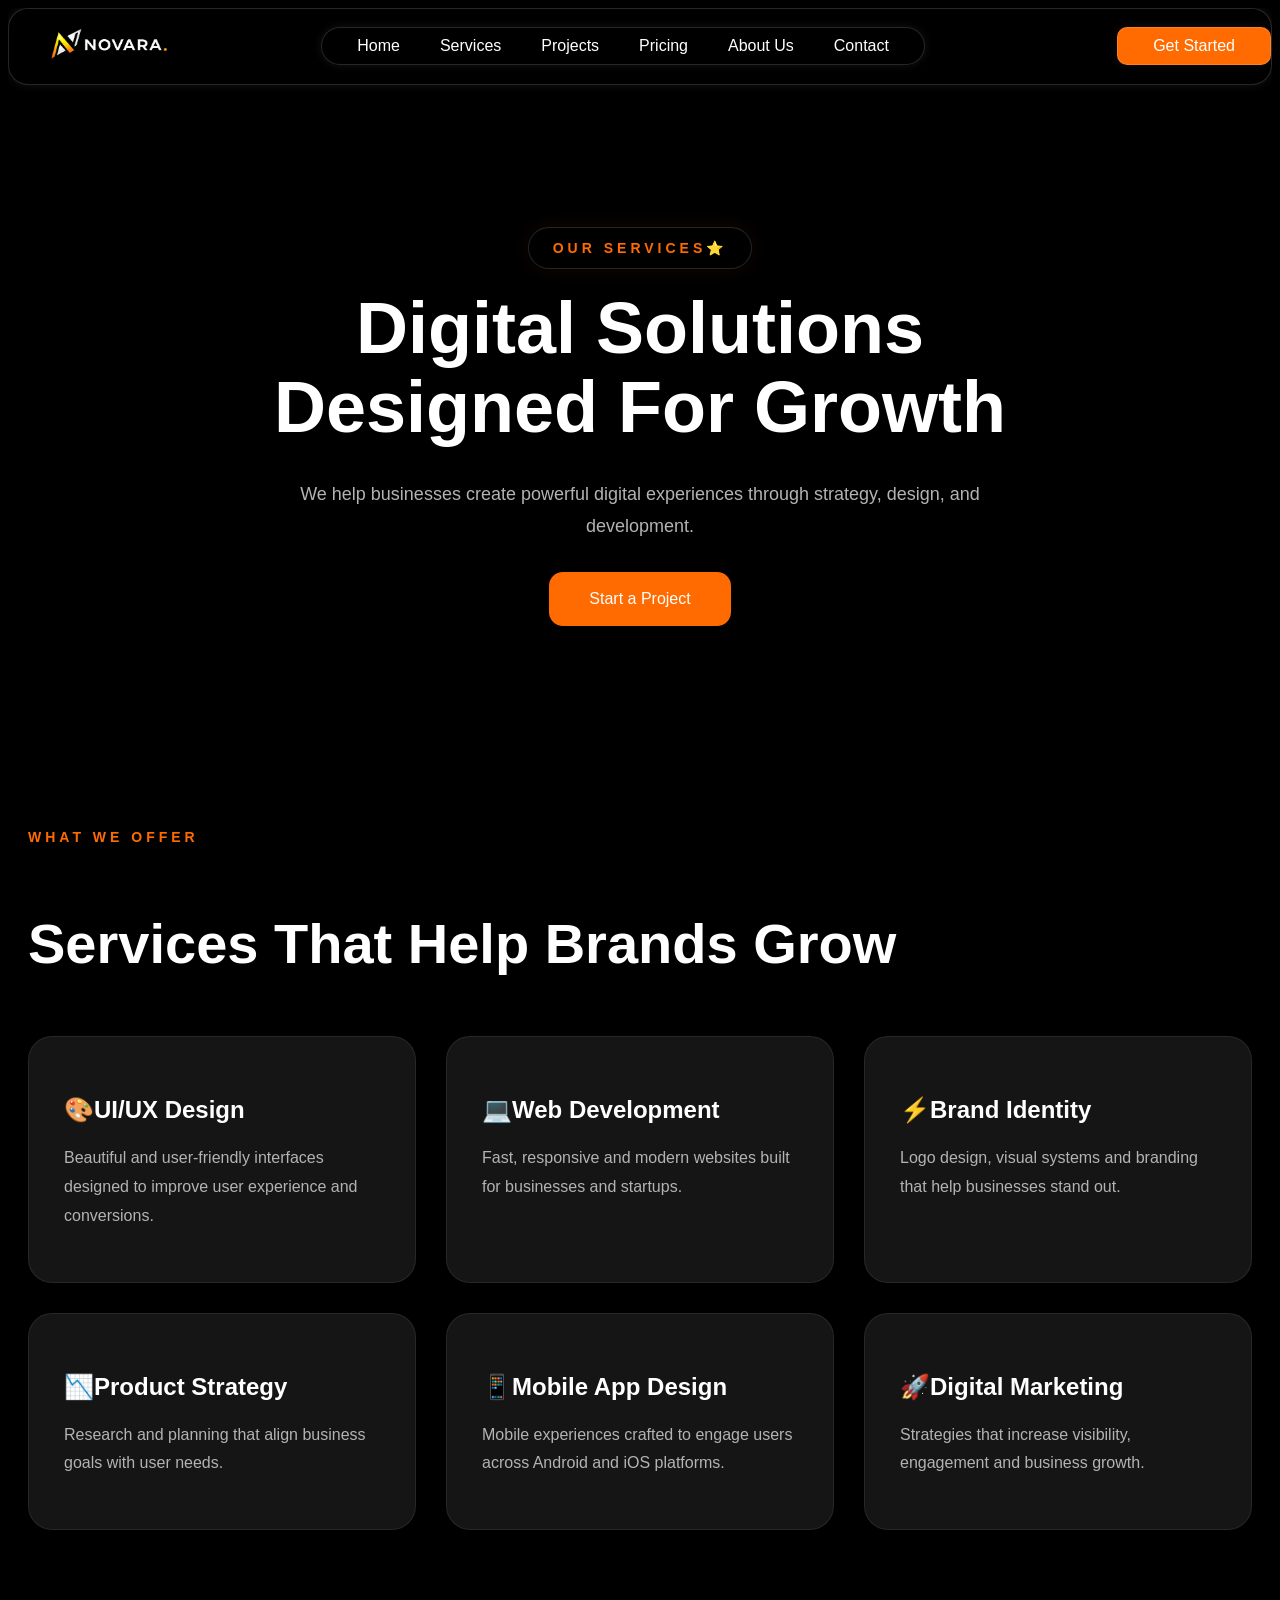
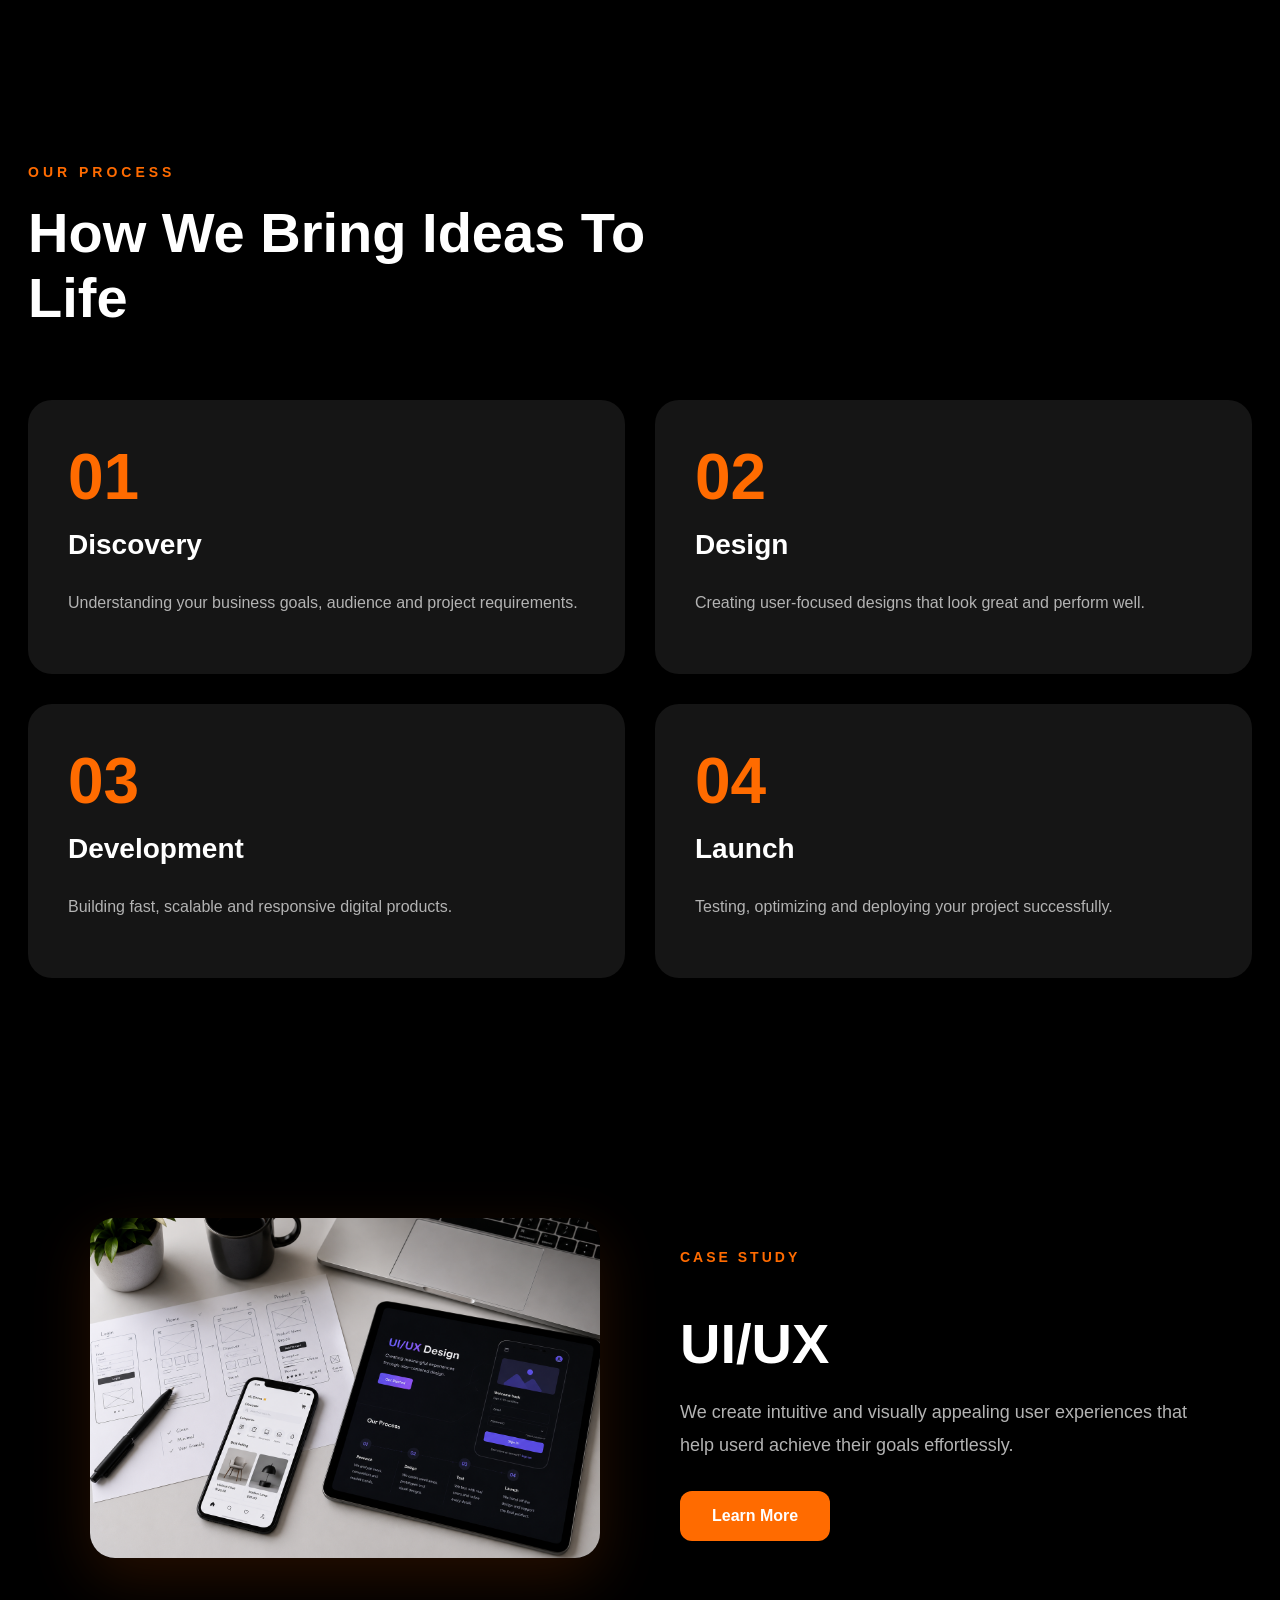
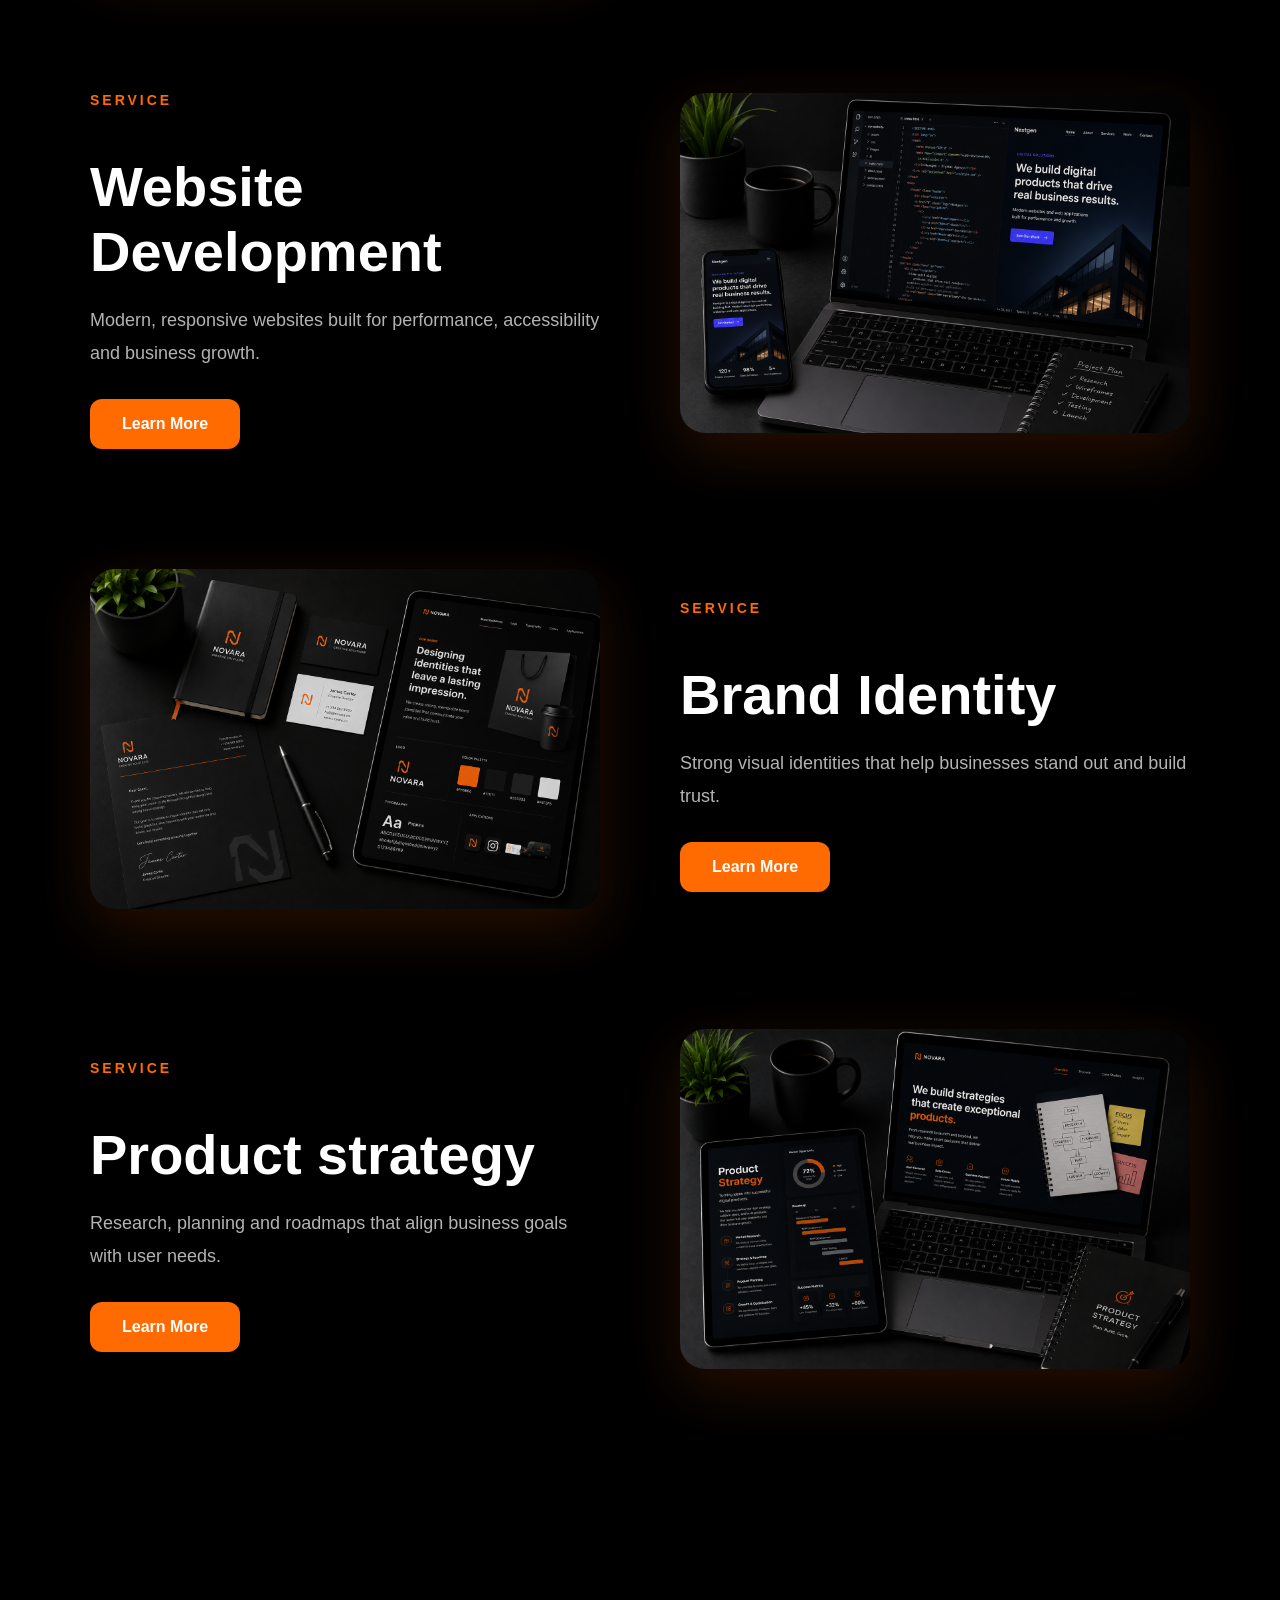
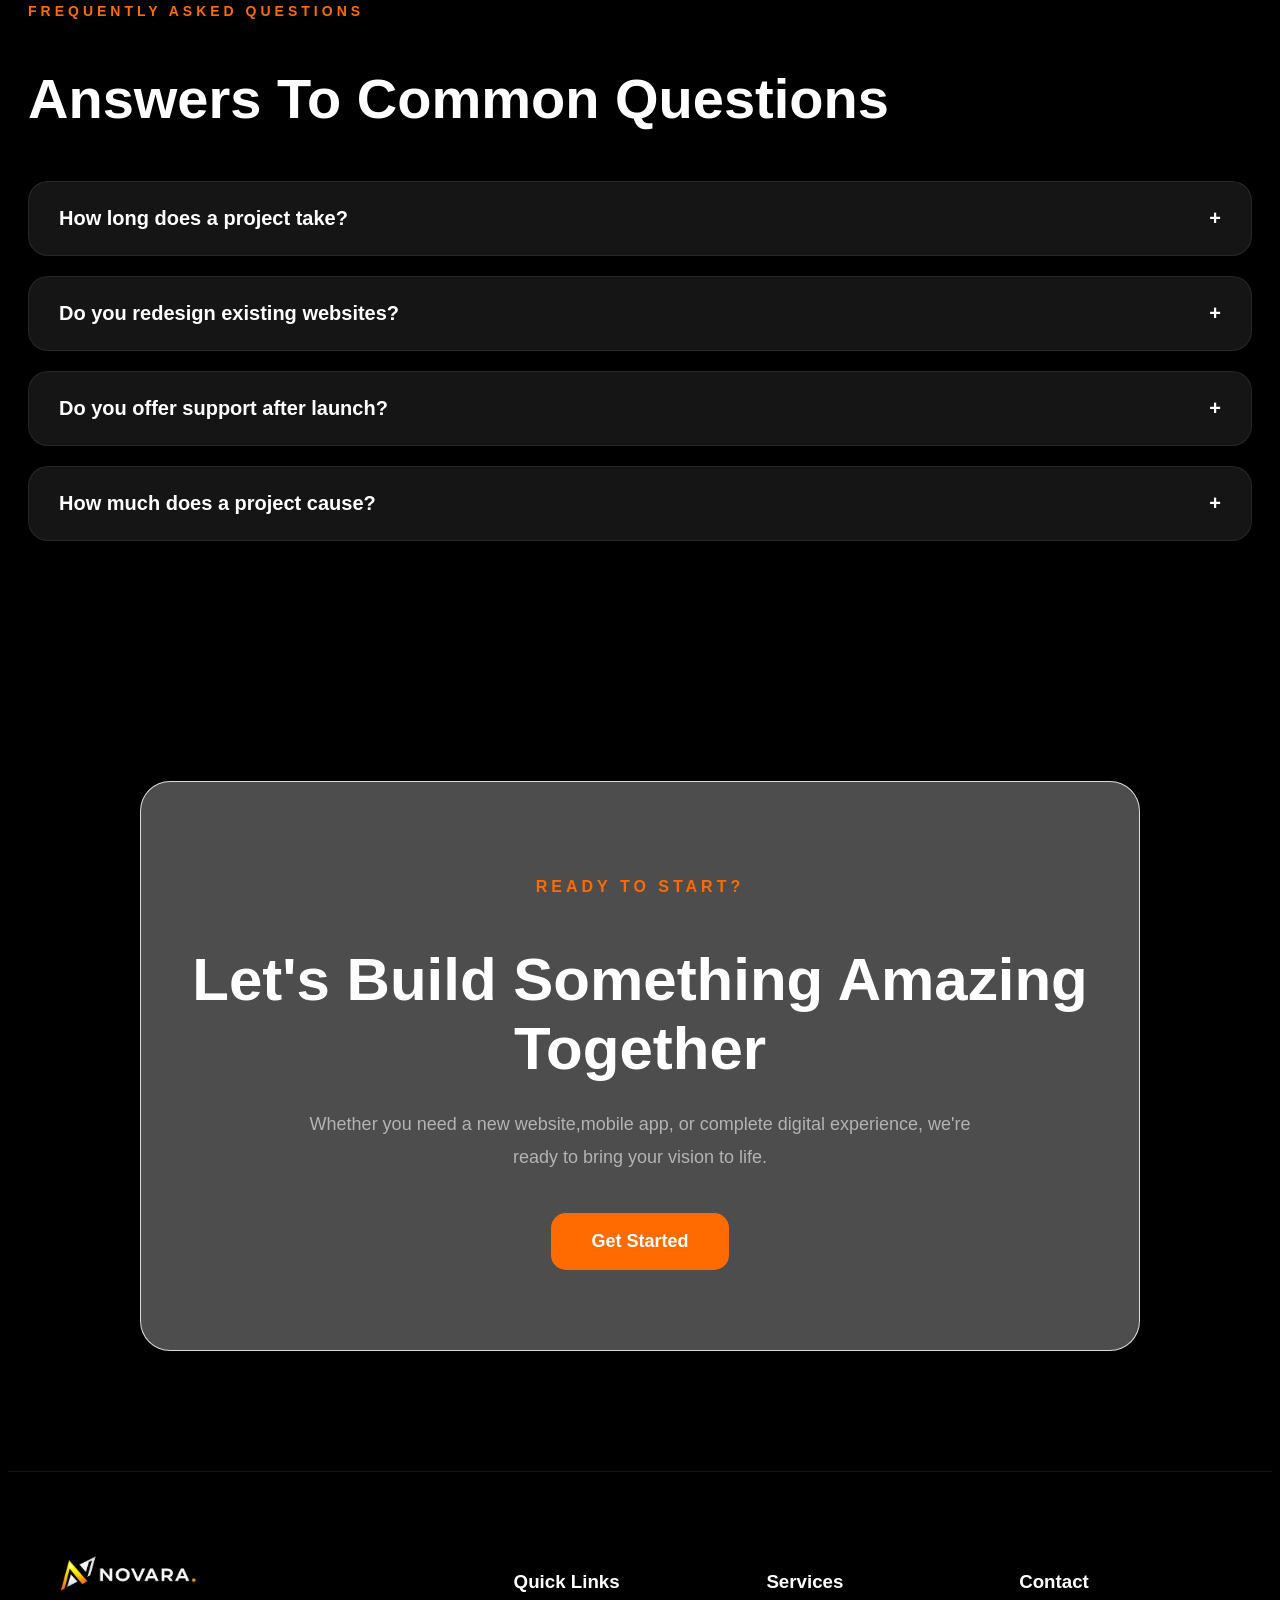
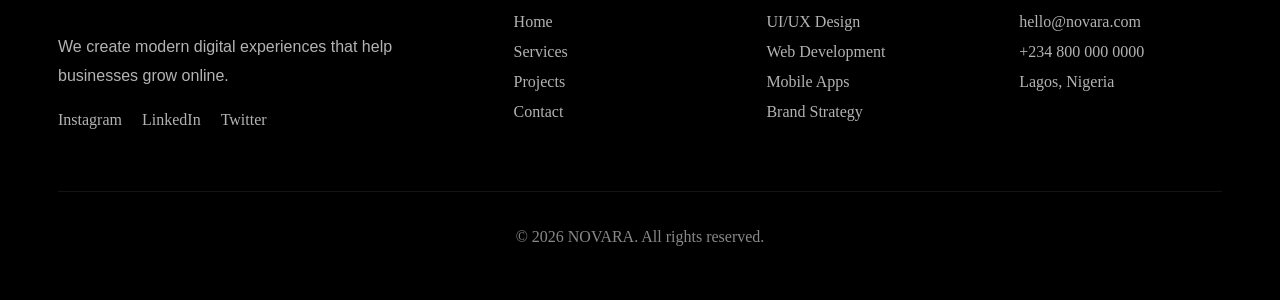
==== services.html @ 3fac882f "Complete services page" ====
<html lang="en">
<head>
    <meta charset="UTF-8">
    <meta name="viewport" content="width=device-width, initial-scale=1.0">
    <title>Document</title>
    <link rel="stylesheet" href="css/services.css">
</head>
<body>
    <header >
            <nav id="logo">
            <ul>
                <li><img src="./images/logo.png" alt=""></li>
            </ul>
        </nav>
        <nav id="hea">
            <ul>
                <li><a href="index.html">Home</a></li>
                <li><a href="services.html">Services</a></li>
                <li><a href="projects.html">Projects</a></li>
                <li><a href="pricing.html">Pricing</a></li>
                <li><a href="about.html">About Us</a></li>
                <li><a href="contact.html">Contact</a></li>
            </ul>
        </nav>
        <nav id="head">
            <ul>
                <li><a href="#" class="btn-primary">Get Started</a></li>
                
            </ul>
        </nav>
        <div class="hamburger" id="hamburger">&#9776;</div>
    </header>
    <nav class="side-menu" id="sideMenu">
    <div class="close-btn" id="closeBtn">X</div>
    <ul>
        <li><a href="index.html">Home</a></li>
        <li><a href="services.html">Services</a></li>
        <li><a href="projects.html">Projects</a></li>
        <li><a href="pricing.html">Pricing</a></li>
        <li><a href="about.html">About Us</a></li>
        <li><a href="contact.html">Contact</a></li>
    </ul>
   </nav>
   <main>
     <section class="service-hero">
        <div class="container">
            <p id="service-hero-tag">OUR SERVICES⭐</p>
            <h1 id="service-hero-title">Digital Solutions Designed For Growth</h1>
            <p id="service-hero-desc">We help businesses create powerful digital experiences through
                strategy, design, and development.
            </p>
            <button id="service-hero-btn">Start a Project</button>
        </div>
     </section>
     <section class="services-grid reveal">
        <div class="container">
          <div class="service-header">
            <p id="offer-tag">WHAT WE OFFER</p>
           <h2 id="offer-title">Services That Help Brands Grow</h2>
          </div>
          <div class="service-grid">
                <div class="service-box">
                <h3>🎨UI/UX Design</h3>
                <p>Beautiful and user-friendly interfaces designed to improve user experience and conversions.</p>
            </div>
            <div class="service-box">
                <h3>💻Web Development</h3>
                <p>Fast, responsive and modern websites built for businesses and startups.</p>
            </div>
            <div class="service-box">
                <h3>⚡Brand Identity</h3>
                <p>Logo design, visual systems and branding that help businesses stand out.</p>
            </div>
            <div class="service-box">
                <h3>📉Product Strategy</h3>
                <p>Research and planning that align business goals with user needs.</p>
            </div>
            <div class="service-box">
                <h3>📱Mobile App Design</h3>
                <p>Mobile experiences crafted to engage users across Android and iOS platforms.</p>
            </div>
            <div class="service-box">
                <h3>🚀Digital Marketing</h3>
                <p>Strategies that increase visibility, engagement and business growth.</p>
            </div>
          </div>
        </div>
     </section>
     <section class="process reveal">
        <div class="container">
            <p id="process-tag">OUR PROCESS</p>
            <h2 id="process-title">How We Bring Ideas To Life</h2>
            <div class="process-steps">
                <div class="process-step">
                    <span>01</span>
                    <h3>Discovery</h3>
                    <p>Understanding your business goals, audience and project requirements.</p>
                </div>
                <div class="process-step">
                    <span>02</span>
                    <h3>Design</h3>
                    <p>Creating user-focused designs that look great and perform well.</p>
                </div>
                <div class="process-step">
                    <span>03</span>
                    <h3>Development</h3>
                    <p>Building fast, scalable and responsive digital products.</p>
                </div>
                <div class="process-step">
                    <span>04</span>
                    <h3>Launch</h3>
                    <p>Testing, optimizing and deploying your project successfully.</p>
                </div>
            </div>
        </div>
     </section>
     <section class="project-showcase reveal project-left">
     <div class="project-image slide-left">
        <img src="images/project3.png" alt="UI/UX">
     </div>
     <div class="project-content slide-right">
        <p id="project-tag">CASE STUDY</p>
        <h1 id="project-title">UI/UX</h1>
        <p id="project-desc">We create intuitive and visually appealing user experiences that help userd achieve 
            their goals effortlessly.
        </p>
        <button id="project-btn">Learn More</button>
     </div>
   </section>
   <section class="project-showcase reveal project-right">
     <div class="project-content slide-left">
        <p id="project-tag">SERVICE</p>
        <h1 id="project-title">Website Development</h1>
        <p id="project-desc">Modern, responsive websites built for performance, accessibility and business growth.</p>
        <button id="project-btn">Learn More</button>
     </div>
     <div class="project-image slide-right">
        <img src="images/project4.png" alt="Web Dev">
     </div>
   </section>
   <section class="project-showcase reveal project-left">
     <div class="project-image slide-left">
        <img src="images/project5.png" alt="Brand identity">
     </div>
     <div class="project-content slide-right">
        <p id="project-tag">SERVICE</p>
        <h1 id="project-title">Brand Identity</h1>
        <p id="project-desc">Strong visual identities that help businesses stand out and build trust.
        </p>
        <button id="project-btn">Learn More</button>
     </div>
   </section>
   <section class="project-showcase reveal project-right">
     <div class="project-content slide-left">
        <p id="project-tag">SERVICE</p>
        <h1 id="project-title">Product strategy</h1>
        <p id="project-desc">Research, planning and roadmaps that align business goals with user needs.</p>
        <button id="project-btn">Learn More</button>
     </div>
     <div class="project-image slide-right">
        <img src="images/project6.png" alt="Product Strategy">
     </div>
    </section>
    <section class="faq reveal">
        <div class="container">
            <p id="faq-tag">FREQUENTLY ASKED QUESTIONS
            </p>
            <h2 id="faq-title">Answers To Common Questions</h2>
            <div class="faq-item">
                <button class="faq-question">How long does a project take?
                    <span>+</span>
                </button>
                <div class="faq-answer">
                    Most projects take between 2-8 weeks depending on the scope and requirements.
                </div>
            </div>
            <div class="faq-item">
                <button class="faq-question">Do you redesign existing websites?
                    <span>+</span>
                </button>
                <div class="faq-answer">
                    Yes, we can improve, modernize and completely redesign existing websies and products.
                </div>
            </div>
            <div class="faq-item">
                <button class="faq-question">Do you offer support after launch?
                    <span>+</span>
                </button>
                <div class="faq-answer">
                    Yes. We provide maintenance, updates and ongoing support after launch.
                </div>
            </div>
            <div class="faq-item">
                <button class="faq-question">How much does a project cause?
                    <span>+</span>
                </button>
                <div class="faq-answer">
                    Procing depends on project complexity, features and timeline.Contact us for a custom quote.
                </div>
            </div>
        </div>
    </section>
     <section class="cta reveal">
      <div class="cta container">
        <p id="cta1">READY TO START?</p>
        <h1 id="cta2">Let's Build Something Amazing Together</h1>
        <p id="cta3">Whether you need a new website,mobile app, or complete digital experience, we're
            ready to bring your vision to life.
        </p>
        <button id="cta-btn">Get Started</button>
      </div>
   </section>
   <footer class="footer">

    <div class="footer-container">

        <div class="footer-brand">
            <img src="images/logo.png" alt="NOVARA Logo">

            <p>
                We create modern digital experiences
                that help businesses grow online.
            </p>

            <div class="socials">
                <a href="#">Instagram</a>
                <a href="#">LinkedIn</a>
                <a href="#">Twitter</a>
            </div>
        </div>

        <div class="footer-links">
            <h3>Quick Links</h3>

            <a href="#">Home</a>
            <a href="#">Services</a>
            <a href="#">Projects</a>
            <a href="#">Contact</a>
        </div>

        <div class="footer-links">
            <h3>Services</h3>

            <a href="#">UI/UX Design</a>
            <a href="#">Web Development</a>
            <a href="#">Mobile Apps</a>
            <a href="#">Brand Strategy</a>
        </div>

        <div class="footer-links">
            <h3>Contact</h3>

            <a href="#">hello@novara.com</a>
            <a href="#">+234 800 000 0000</a>
            <a href="#">Lagos, Nigeria</a>
        </div>

    </div>

    <div class="footer-bottom">
        <p>© 2026 NOVARA. All rights reserved.</p>
    </div>

   </footer>
   </main>
  <script src="home.js"></script>
</body>
</html>
---- css/services.css ----
html,
body{
    overflow-x:hidden;
}
*{
    box-sizing:border-box;
}
body{
    background-color:black;
}
#logo img{
    width: 120px;
    height:auto;
}
header{
    display: flex;
    flex-wrap: wrap;
    flex-direction: row;
    align-items: center;
    justify-content: space-between;
    background: rgba(0, 0, 0, 0.20);
    backdrop-filter: blur(12px);
    background-color:black;
    border-radius:20px;
    border: 1px solid rgba(255,255,255,0.15);
    box-shadow: 0 0 10px rgba(255,255,255,0.08);
}
nav ul {
    list-style: none;
    display: flex;
    flex-wrap: wrap;
    gap:30px;
}

nav ul li a{
    text-decoration: none;
    display: inline-block;
    color: #FFFFFF;
    font-size:16px;
    font:medium;
    font-weight:500;
    transition:all 0.3s ease;
    font-family:'inter',sans-serif;
}
nav ul li a:hover{
    color: #ff6b00;
    transform :scale(0.9);

}
#hea{
    background-color:black;
    border-radius:30px;
    border: 1px solid rgba(255,255,255,0.15);
    box-shadow: 0 0 10px rgba(255,255,255,0.08);
    display: flex;
    justify-content: center;
    align-items: center;
    padding: 18px 35px;
    height:20px;
}
#hea ul{
    display: flex;
    justify-content: center;
    align-items: center;
    gap: 40px;
    margin: 0;
    padding: 0;
}
.btn-primary{
    background-color:#ff6b00;
    border-radius:10px;
    border: 1px solid rgba(255,255,255,0.15);
    box-shadow: 0 0 10px rgba(255,255,255,0.08);
    display: flex;
    justify-content: center;
    align-items: center;
    padding: 18px 35px;
    height:10px;
}
.btn-primary:hover{
    color: grey;
    transform:none;
}
.hamburger{
    display: none;
    font-size: 32px;
    color: #ff6b00;
    cursor: pointer;
    margin: 0;
    padding: 0;
    line-height: 1;
    display: flex;
    align-items: center;
    justify-content: center;

}
.side-menu{
    position: fixed;
    top: -100%;
    left: 50%;
    transform: translateX(-50%);
    width: 90%;
    max-width: 350px;
    background-color: #111;
    border: 1px solid rgba(255,255,255,0.1);
    border-radius: 20px;
    padding: 30px 20px;
    transition: top 0.4s ease;
    z-index: 1000;
}


/* Show menu */
.side-menu.show {
    top: 0;
}

/* Close Button */
.close-btn{
    font-size: 28px;
    color: #ff6b00;
    display: flex;
    justify-content: flex-end;
    cursor: pointer;
    margin-bottom: 20px;
}

/* Menu Items */
.side-menu ul {
    list-style: none;
    padding: 0;
    margin: 0;
    display: grid;
    grid-template-columns: repeat(3, 1fr);
    text-align:center;
    gap:25px;
}

.side-menu ul li {
    margin: 20px 0;
}

.side-menu ul li a {
    text-decoration: none;
    font-size: 16px;
    color: white;
    font-family: sans-serif;
    font-weight:500;
}
.service-hero{
    min-height:70vh;
    display:flex;
    align-items:center;
    justify-content:center;
    text-align:center;
    padding:120px 20px 80px;
}
#service-hero-tag{
    color:#ff6b00;
    font-size:14px;
    font-weight:600;
    letter-spacing:4px;
    text-transform:uppercase;
    margin-bottom:20px;
    font-family:'inter', sans-serif;
    display:inline-block;
    padding:12px 24px;
    background: rgba(0, 0, 0, 0.20);
    border-radius:999px;
    border: 1px solid rgba(255,255,255,0.15);
    box-shadow: 0 0 20px rgba(255,107,0,0.08);
}
#service-hero-title{
    color:#ffffff;
    font-size:72px;
    max-width:900px;
    margin:auto;
    line-height:1.1;
    font-family:'inter', sans-serif;
}
#service-hero-desc{
    color:#b3b3b3;
    font-size:18px;
    max-width:700px;
    margin:30px auto;
    line-height:1.8;
    font-family:'inter', sans-serif;
}
#service-hero-btn{
    color:#ffffff;
    background:#ff6b00;
    font-size:16px;
    border:none;
    padding:18px 40px;
    border-radius:14px;
    cursor:pointer;
    font-family:'inter', sans-serif;
    transition:0.3s;
}
#service-hero-btn:hover{
    transform:translateY(-5px);
    box-shadow:0 0 25px rgba(255,107,0,0.4)
}
/* ========================= */
/* SCROLL REVEAL ANIMATION */
/* ========================= */
.reveal{
    opacity: 0;
    transform: translateY(50px);
    transition: all 1s ease;
}
.reveal.active{
    opacity: 1;
    transform: translateY(0);
}
.services-grid{
    padding:100px 20px;
}
.service-header{
    display:flex;
    flex-direction:column;
    align-items:flex-start;
}
#offer-tag{
    color:#ff6b00;
    letter-spacing:4px;
    font-size:14px;
    font-weight:600;
    text-transform:uppercase;
    margin-bottom:20px;
    font-family:'inter',sans-serif;
}
#offer-title{
    color:#ffffff;
    font-size:56px;
    margin-bottom:60px;
    font-family:'inter',sans-serif;
}
.service-grid{
    display:grid;
    grid-template-columns:repeat(3,1fr);
    gap:30px;
}
.service-box{
    background:#151515;
    padding:35px;
    border-radius:24px;
    border:1px solid rgba(255,255,255,0.08);
    transition:0.3 ease;
}
.service-box:hover{
    transform:translateY(-10px);
    border-color:#ff6b00;
}
.service-box h3{
    color:#ffffff;
    margin-bottom:20px;
    font-size:24px;
    font-family:'inter',sans-serif;
}
.service-box p{
    color:#b3b3b3;
    line-height:1.8;
    font-family:'inter',sans-serif;
}
.process{
    padding:120px 20px;
}
#process-tag{
    color:#ff6b00;
    font-size:14px;
    letter-spacing:4px;
    font-weight:600;
    text-transform:uppercase;
    font-family:'inter',sans-serif;
}
#process-title{
    color:#ffffff;
    font-size:56px;
    margin-top:20px;
    margin-bottom:70px;
    max-width:700px;
    font-family:'inter',sans-serif;
}
.process-steps{
    display:grid;
    grid-template-columns:repeat(2, 1fr);
    gap:30px;
}
.process-step{
    background:#151515;
    padding:40px;
    border-radius:24px;
    border:1px solid rgba(255,255,255.0.08);
    transition:0.3s ease;
}
.process-step:hover{
    transform:translateY(-10px);
    border-color:#ff6b00;
}
.process-step span{
    font-size:64px;
    color:#ff6b00;
    font-weight:700;
    font-family:'inter',sans-serif;
}
.process-step h3{
    color:#ffffff;
    font-size:28px;
    margin-top:15px;
    font-family:'inter',sans-serif;
}
.process-step p{
    color:#b3b3b3;
    line-height:1.8;
    font-family:'inter',sans-serif;
}
.project-showcase{
    display:flex;
    align-items:center;
    justify-content:center;
    gap:80px;
    max-width:1200px;
    margin:120px auto;
    padding:0 50px;
}
.project-image{
    flex:1;
}
.project-image img{
    width:100%;
    max-width:100%;
    display:block;
    border-radius:25px;
    display:block;
    box-shadow:0 20px 60px rgba(255, 102,0, 0.15);
}
.project-content{
    flex:1;
}
#project-tag{
    color:#ff6b00;
    letter-spacing:3px;
    font-size:14px;
    font-weight:600;
    text-transform:uppercase;
    margin-bottom:15px;
    font-family:'inter', sans-serif;
}

#project-title{
    font-size:56px;
    color:white;
    margin-bottom:20px;
    font-family:'inter', sans-serif;
}

#project-desc{
    font-size:18px;
    color:#b3b3b3;
    line-height:1.8;
    margin-bottom:30px;
    font-family:'inter', sans-serif;
}

#project-btn{
    padding:16px 32px;
    border:none;
    border-radius:12px;
    background:#ff6b00;
    color:white;
    font-size:16px;
    font-weight:600;
    cursor:pointer;
}
.project-left .project-image{
    opacity:0;
    transform:translateX(-100px);
    transition:all 1s ease;
}

.project-left .project-content{
    opacity:0;
    transform:translateX(100px);
    transition:all 1s ease;
}

.project-right .project-image{
    opacity:0;
    transform:translateX(100px);
    transition:all 1s ease;
}

.project-right .project-content{
    opacity:0;
    transform:translateX(-100px);
    transition:all 1s ease;
}
.project-left.active .project-image,
.project-left.active .project-content,
.project-right.active .project-image,
.project-right.active .project-content{
    opacity:1;
    transform:translateX(0);
}
.faq{
    padding:100px 20px;
}

#faq-tag{
    color:#ff6b00;
    letter-spacing:4px;
    font-size:14px;
    font-weight:600;
    text-transform:uppercase;
    margin-bottom:15px;
    font-family:'inter',sans-serif;
}

#faq-title{
    color:white;
    font-size:56px;
    margin-bottom:50px;
    font-family:'inter',sans-serif;
}

.faq-item{
    background:#151515;
    border:1px solid rgba(255,255,255,0.08);
    border-radius:20px;
    margin-bottom:20px;
    overflow:hidden;
}

.faq-question{
    width:100%;
    background:none;
    border:none;
    color:white;
    padding:25px 30px;
    display:flex;
    justify-content:space-between;
    align-items:center;
    cursor:pointer;
    font-size:20px;
    font-weight:600;
}

.faq-answer{
    max-height:0;
    overflow:hidden;
    color:#b3b3b3;
    line-height:1.8;
    padding:0 30px;
    transition:all 0.4s ease;
}

.faq-item.active .faq-answer{
    max-height:200px;
    padding:0 30px 25px;
}

.faq-item.active span{
    transform:rotate(45deg);
}
.cta{
    padding:120px 20px;
}
.cta .container{
    max-width:1000px;
    margin:auto;
    text-align:center;
    background: rgba(255,255,255,0.3);
    border: 1px solid rgba(255,255,255,0.8);
    border-radius:30px;
    padding:80px 50px;
    backdrop-filter:blur(12px);
}
#cta1{
    color:#ff6b00;
    letter-spacing:4px;
    font-weight:600;
    margin-bottom:20px;
    font-family:'inter',sans-serif;
}
#cta2{
    color:#ffffff;
    font-size:60px;
    margin-bottom:25px;
    font-family:'inter',sans-serif;
}
#cta3{
    color:#b3b3b3;
    font-size:18px;
    line-height:1.8;
    margin:0 auto 40px;
    max-width:700px;
    font-family:'inter',sans-serif;
}
#cta-btn{
    background:#ff6b00;
    color:white;
    border:none;
    padding:18px 40px;
    border-radius:15px;
    font-size:18px;
    font-weight:600;
    cursor:pointer;
    transition:0.3s;
}
#cta-btn:hover{
    transform:translateY(-5px);
    box-shadow:0 0 25px rgba(255,107,0,0.4);
}
.footer{
    padding:80px 50px 30px;
    border-top:1px solid rgba(255,255,255,0.08);
}

.footer-container{
    max-width:1200px;
    margin:auto;
    display:grid;
    grid-template-columns:2fr 1fr 1fr 1fr;
    gap:50px;
}

.footer-brand img{
    width:140px;
    margin-bottom:20px;
}

.footer-brand p{
    color:#b3b3b3;
    line-height:1.8;
    max-width:350px;
    font-family:'inter',sans-serif;
}

.socials{
    margin-top:20px;
    display:flex;
    gap:20px;
}

.socials a,
.footer-links a{
    color:#b3b3b3;
    text-decoration:none;
    display:block;
    margin-bottom:12px;
    transition:0.3s;
}

.socials a:hover,
.footer-links a:hover{
    color:#ff6b00;
}

.footer-links h3{
    color:white;
    margin-bottom:20px;
    font-family:'inter',sans-serif;
}

.footer-bottom{
    text-align:center;
    margin-top:50px;
    padding-top:20px;
    border-top:1px solid rgba(255,255,255,0.08);
}

.footer-bottom p{
    color:#888;
}
@media(max-width: 768px){
    .hamburger{
        display: flex;
        margin-top: -14px;
    }
    header{
    display: flex;
    align-items: center;
    justify-content: space-between; 
    }
    nav.new{
        display: none;
    }
    #hea, #head {
        display: none;
    }

            /* Logo stays */
    #logo {
        margin-left: 10px;
    }
    #service-hero-title{
        font-size:42px;
    }
    #service-hero-desc{
        font-size:16px;
    }
    .service-grid{
        grid-template-columns:1fr;
    }
    #offer-title{
        font-size:42px;
    }
    .process-steps{
        grid-template-columns:1fr;
    }
    #process-title{
        font-size:42px;
    }
    #cta2{
    font-size:38px;
}
.project-showcase{
    flex-direction:column;
    gap:30px;
}
.project-image,.project-content{
    width:100%;
}
.project-image img{
    width:100%;
    height:auto;
}
.project-content{
    text-align:center;
}
.project-right{
    flex-direction:column;
}

#project-title{
    font-size:42px;
}

#project-desc{
    font-size:18px;
}
#faq-title{
    font-size:42px;
}

.faq-question{
    font-size:18px;
}
.cta .container{
    padding:50px 25px;
}

#cta3{
    font-size:16px;
}
.footer{
    padding:60px 20px 30px;
}

.footer-container{
    grid-template-columns:1fr;
    gap:40px;
}
}
@media(min-width:769px){
    .hamburger{
        display:none;
    }
    .side-menu{
        display: none;
    }
}
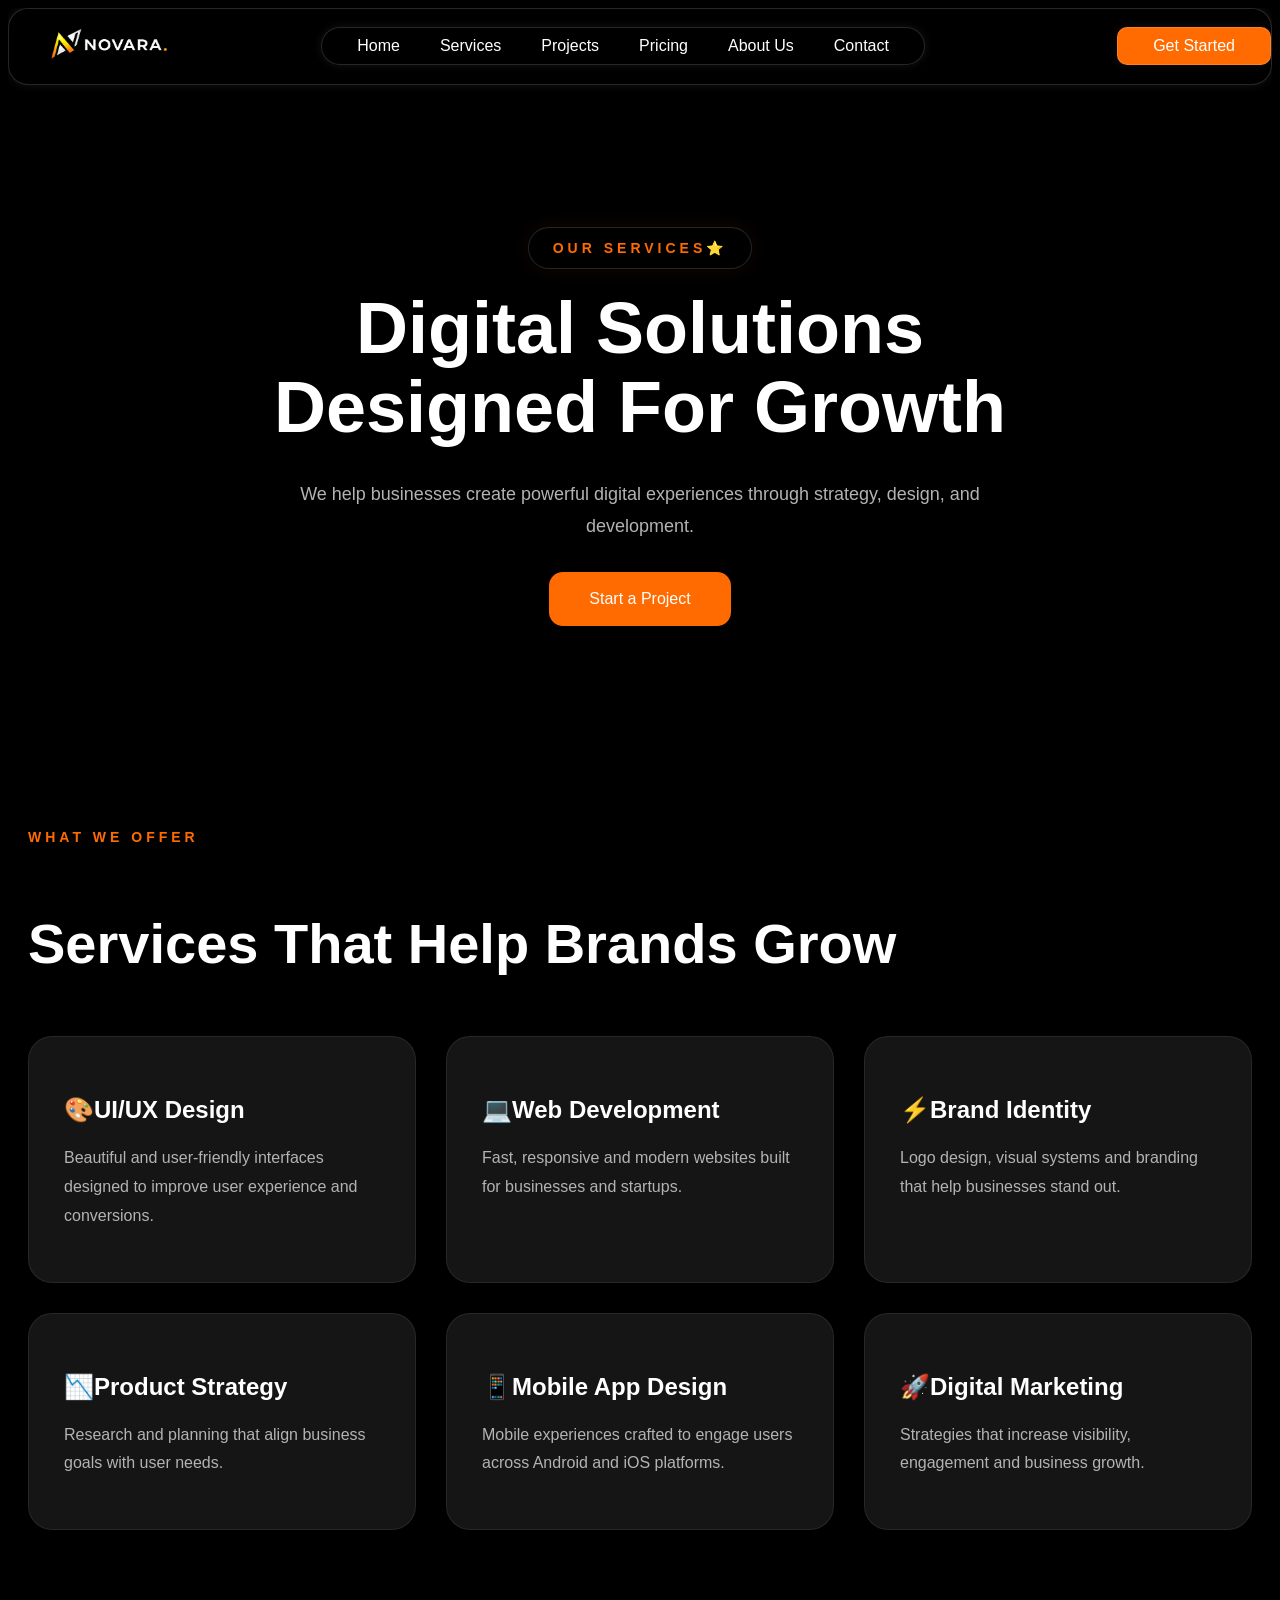
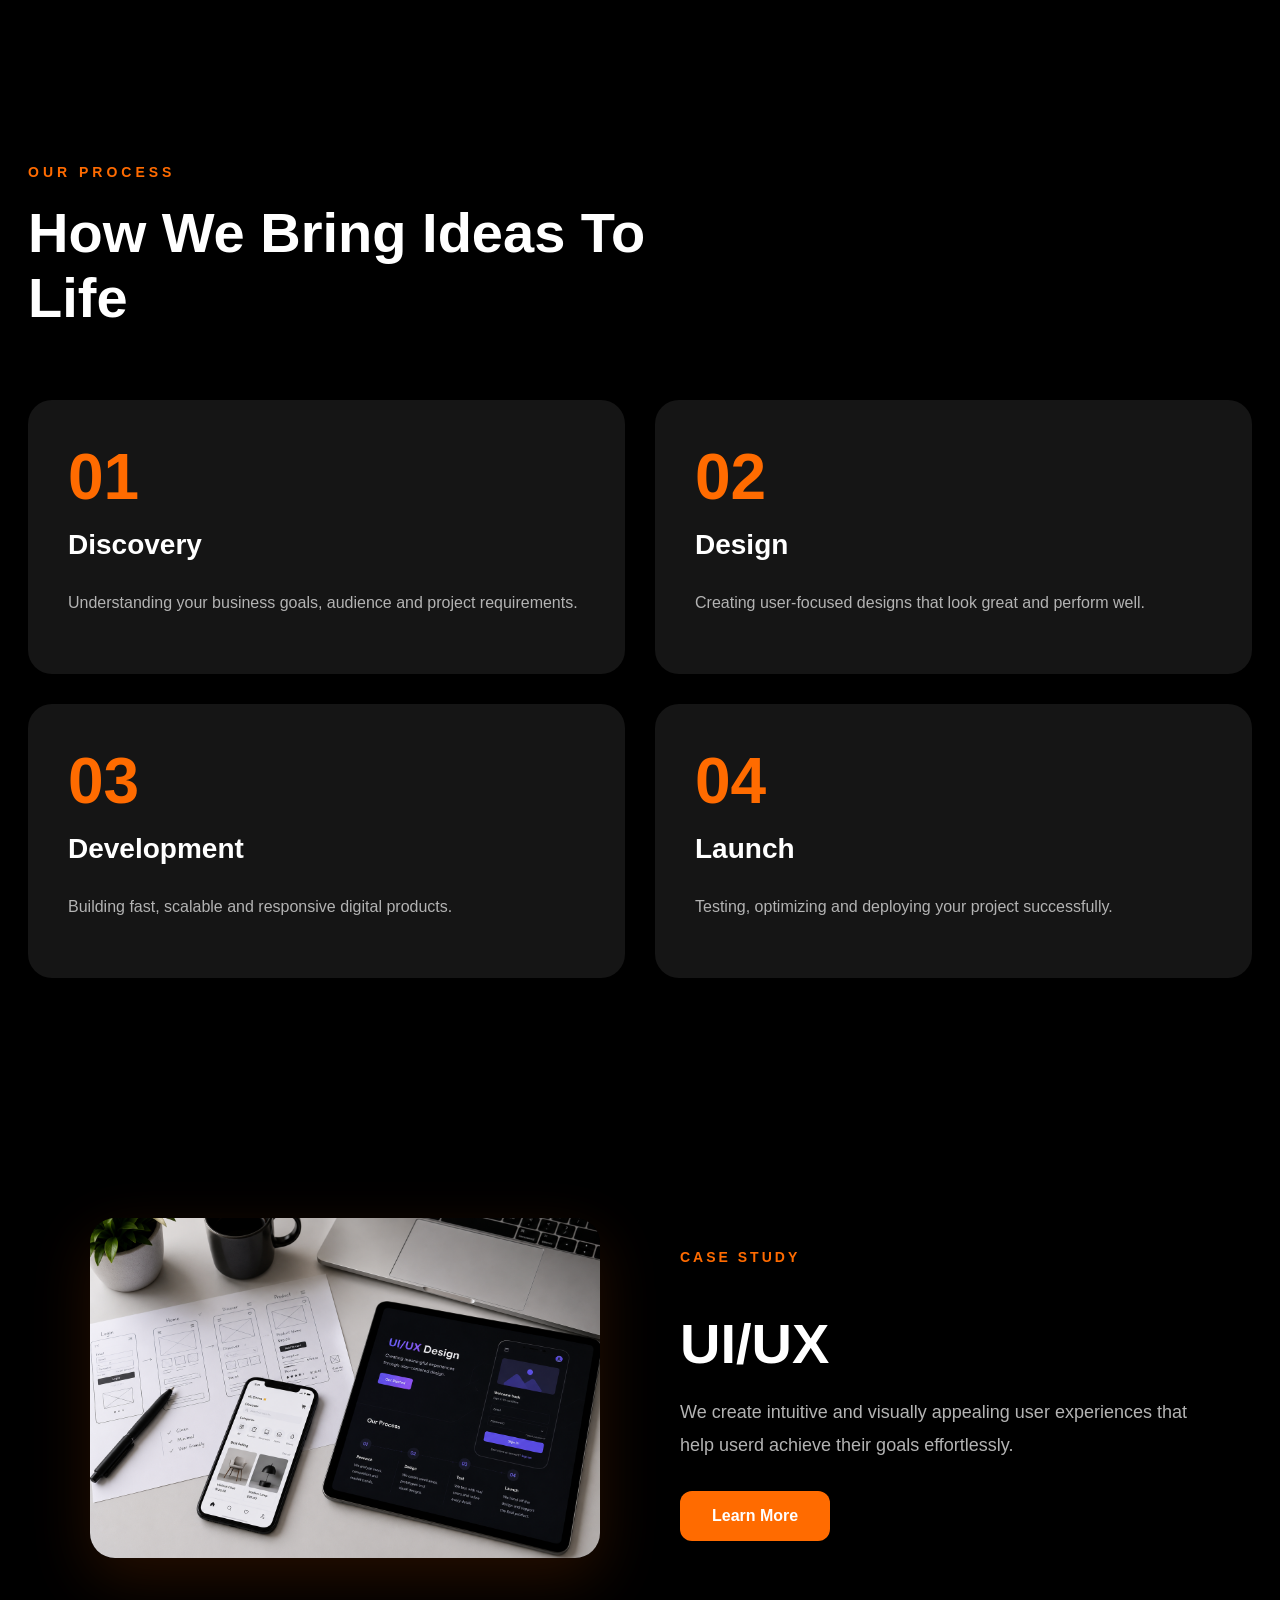
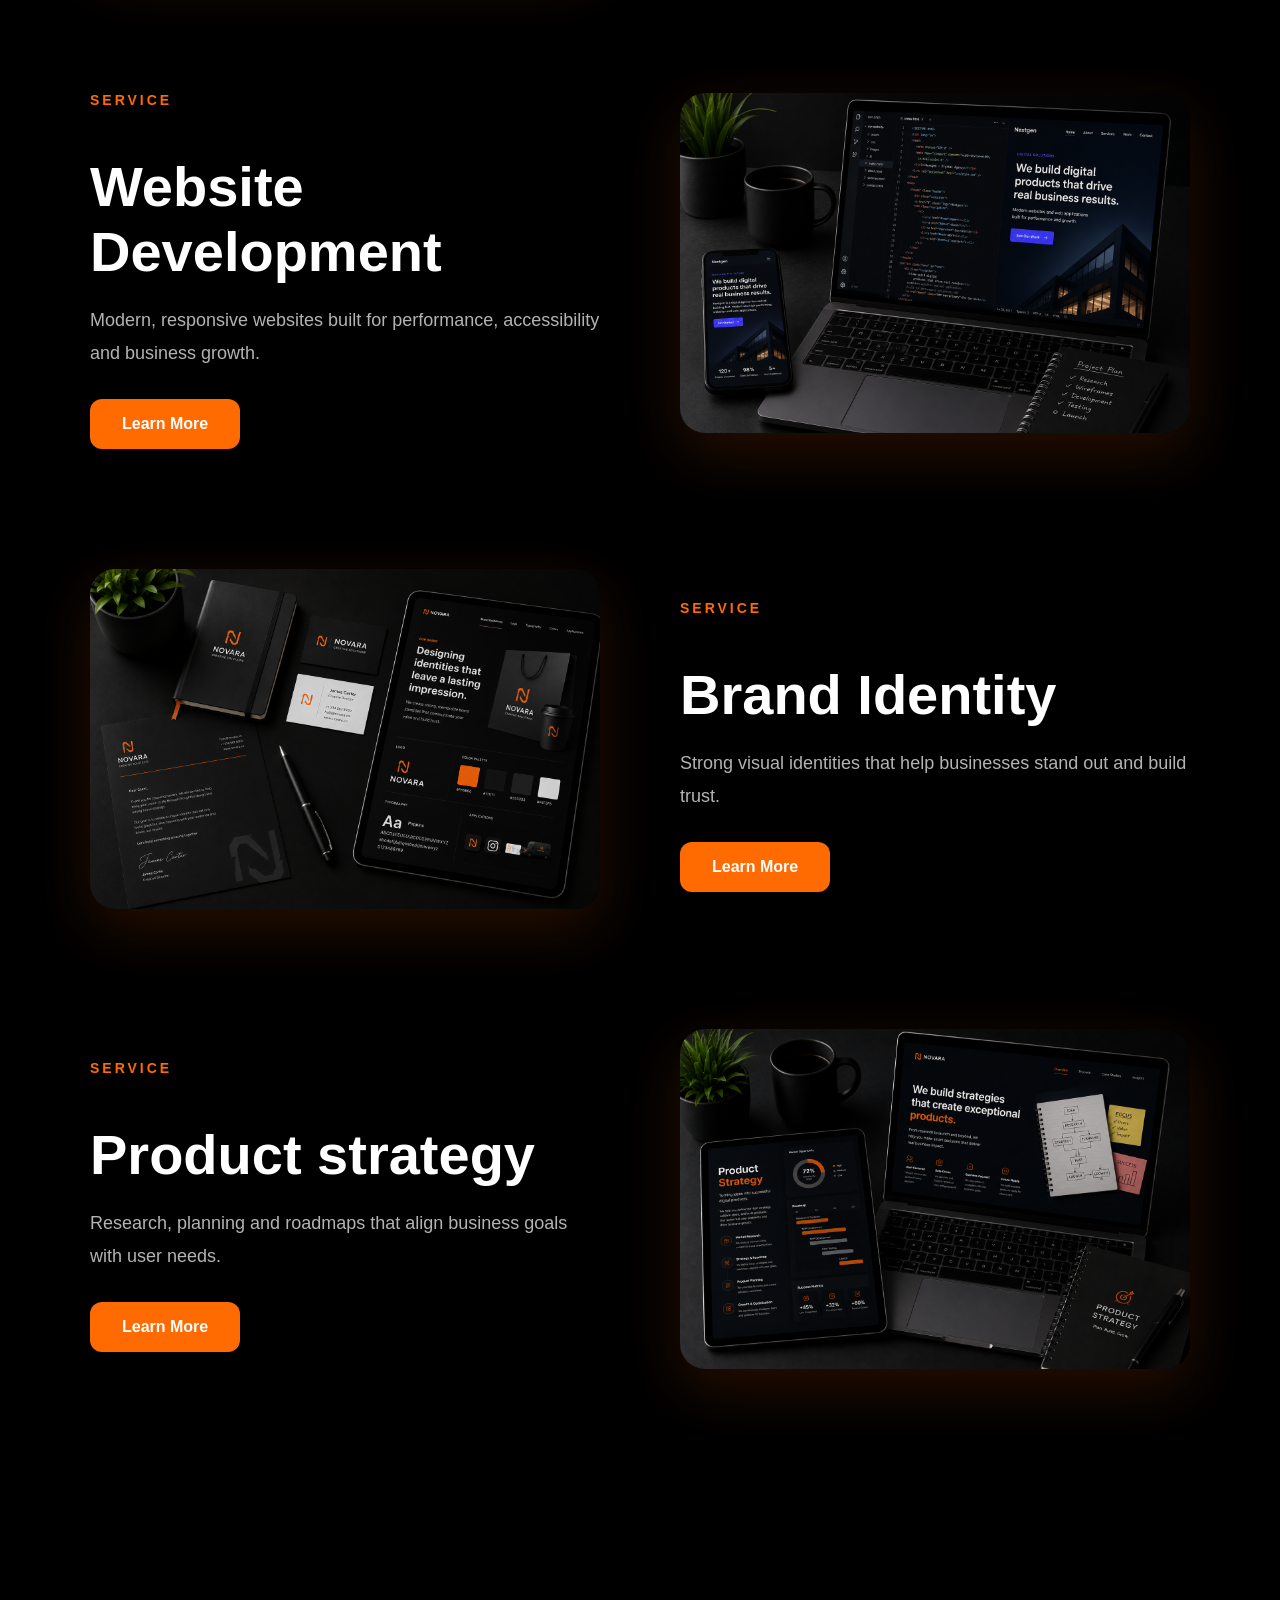
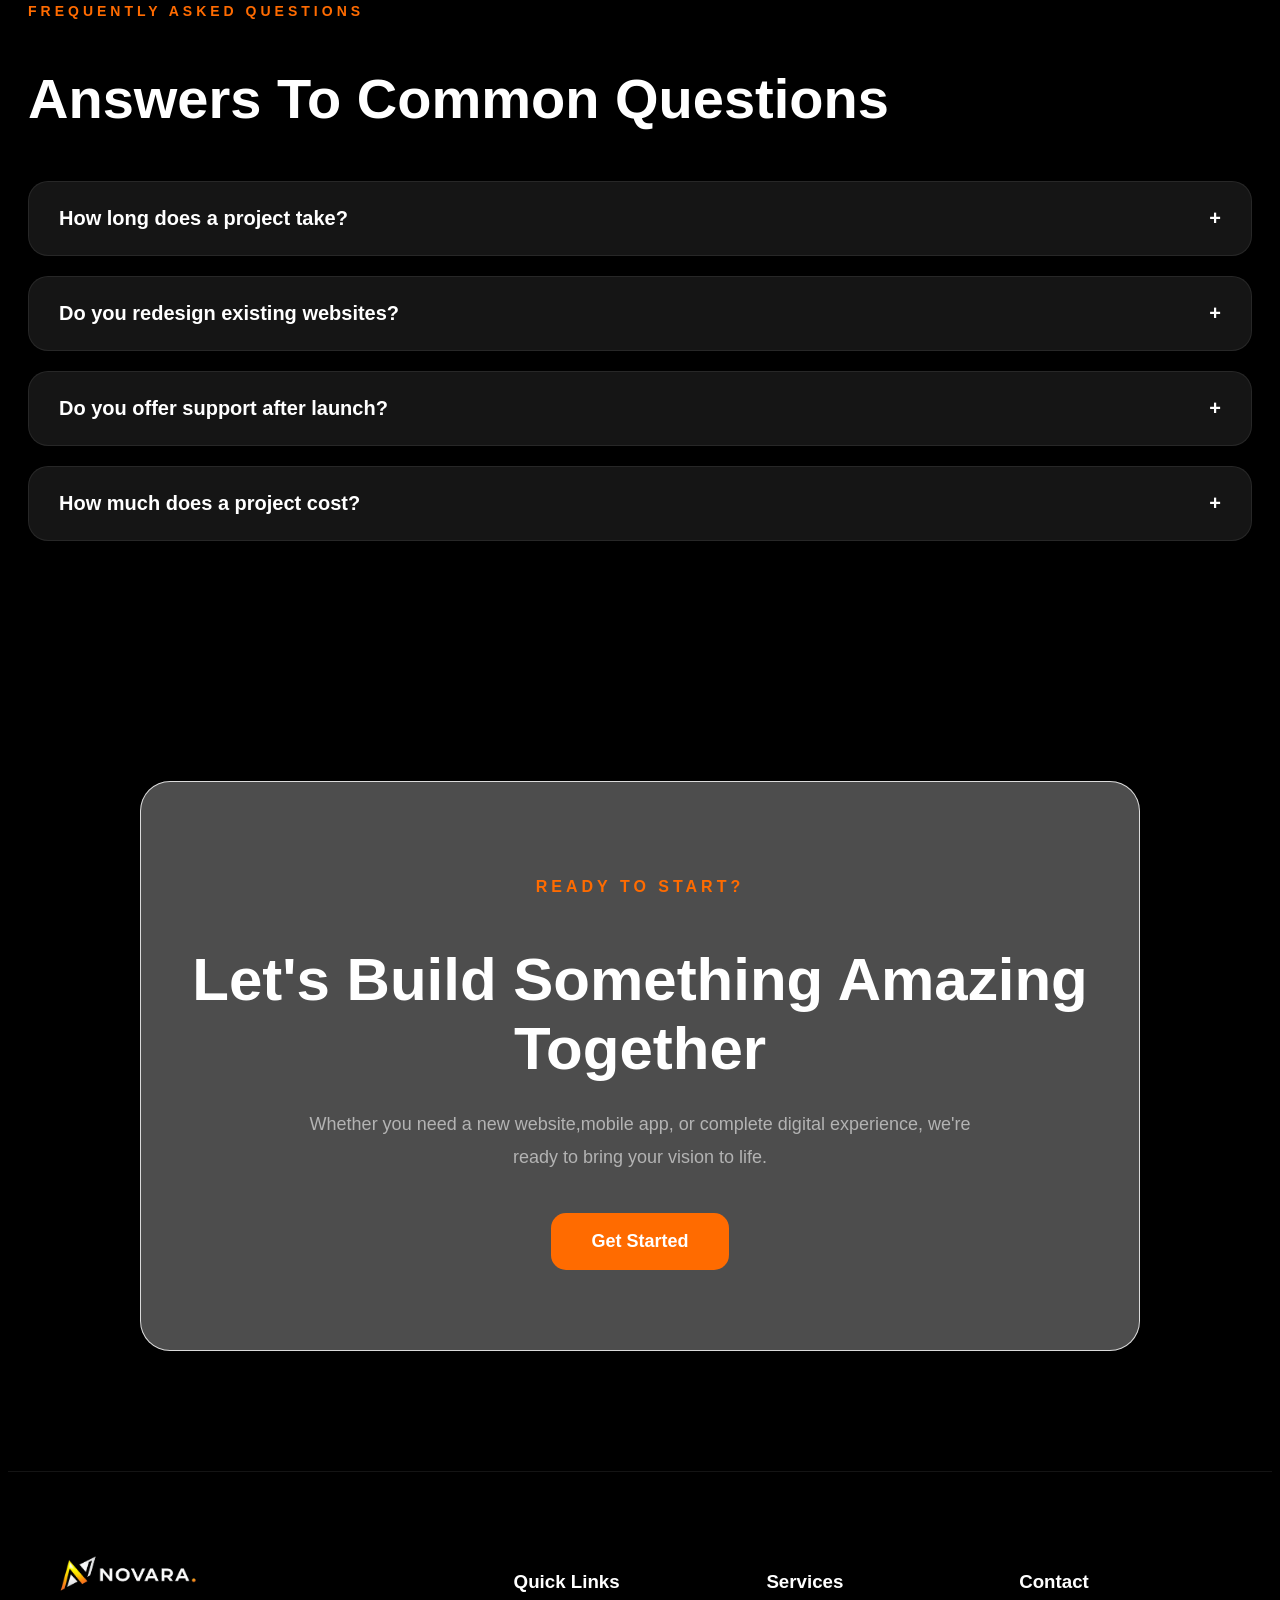
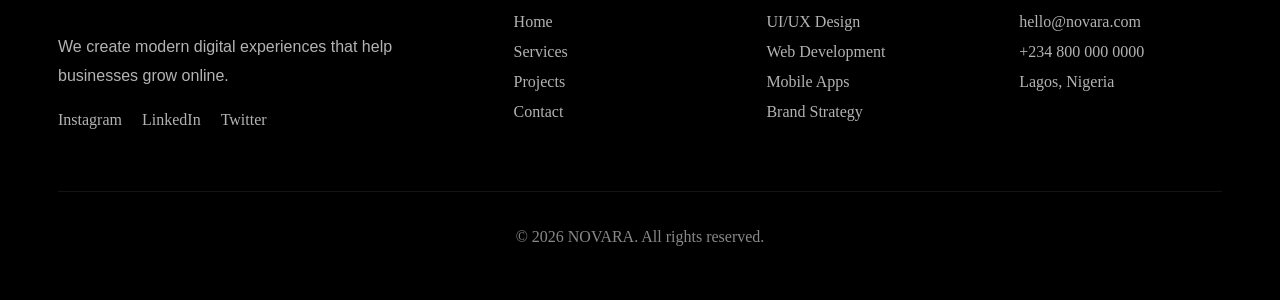
==== commit 2becc8a2: "Added services, projects, about and contact pages" ====
--- a/services.html
+++ b/services.html
@@ -179,7 +179,7 @@
                     <span>+</span>
                 </button>
                 <div class="faq-answer">
-                    Yes, we can improve, modernize and completely redesign existing websies and products.
+                    Yes, we can improve, modernize and completely redesign existing websites and products.
                 </div>
             </div>
             <div class="faq-item">
@@ -191,11 +191,11 @@
                 </div>
             </div>
             <div class="faq-item">
-                <button class="faq-question">How much does a project cause?
-                    <span>+</span>
-                </button>
-                <div class="faq-answer">
-                    Procing depends on project complexity, features and timeline.Contact us for a custom quote.
+                <button class="faq-question">How much does a project cost?
+                    <span>+</span>
+                </button>
+                <div class="faq-answer">
+                    Pricing depends on project complexity, features and timeline.Contact us for a custom quote.
                 </div>
             </div>
         </div>
